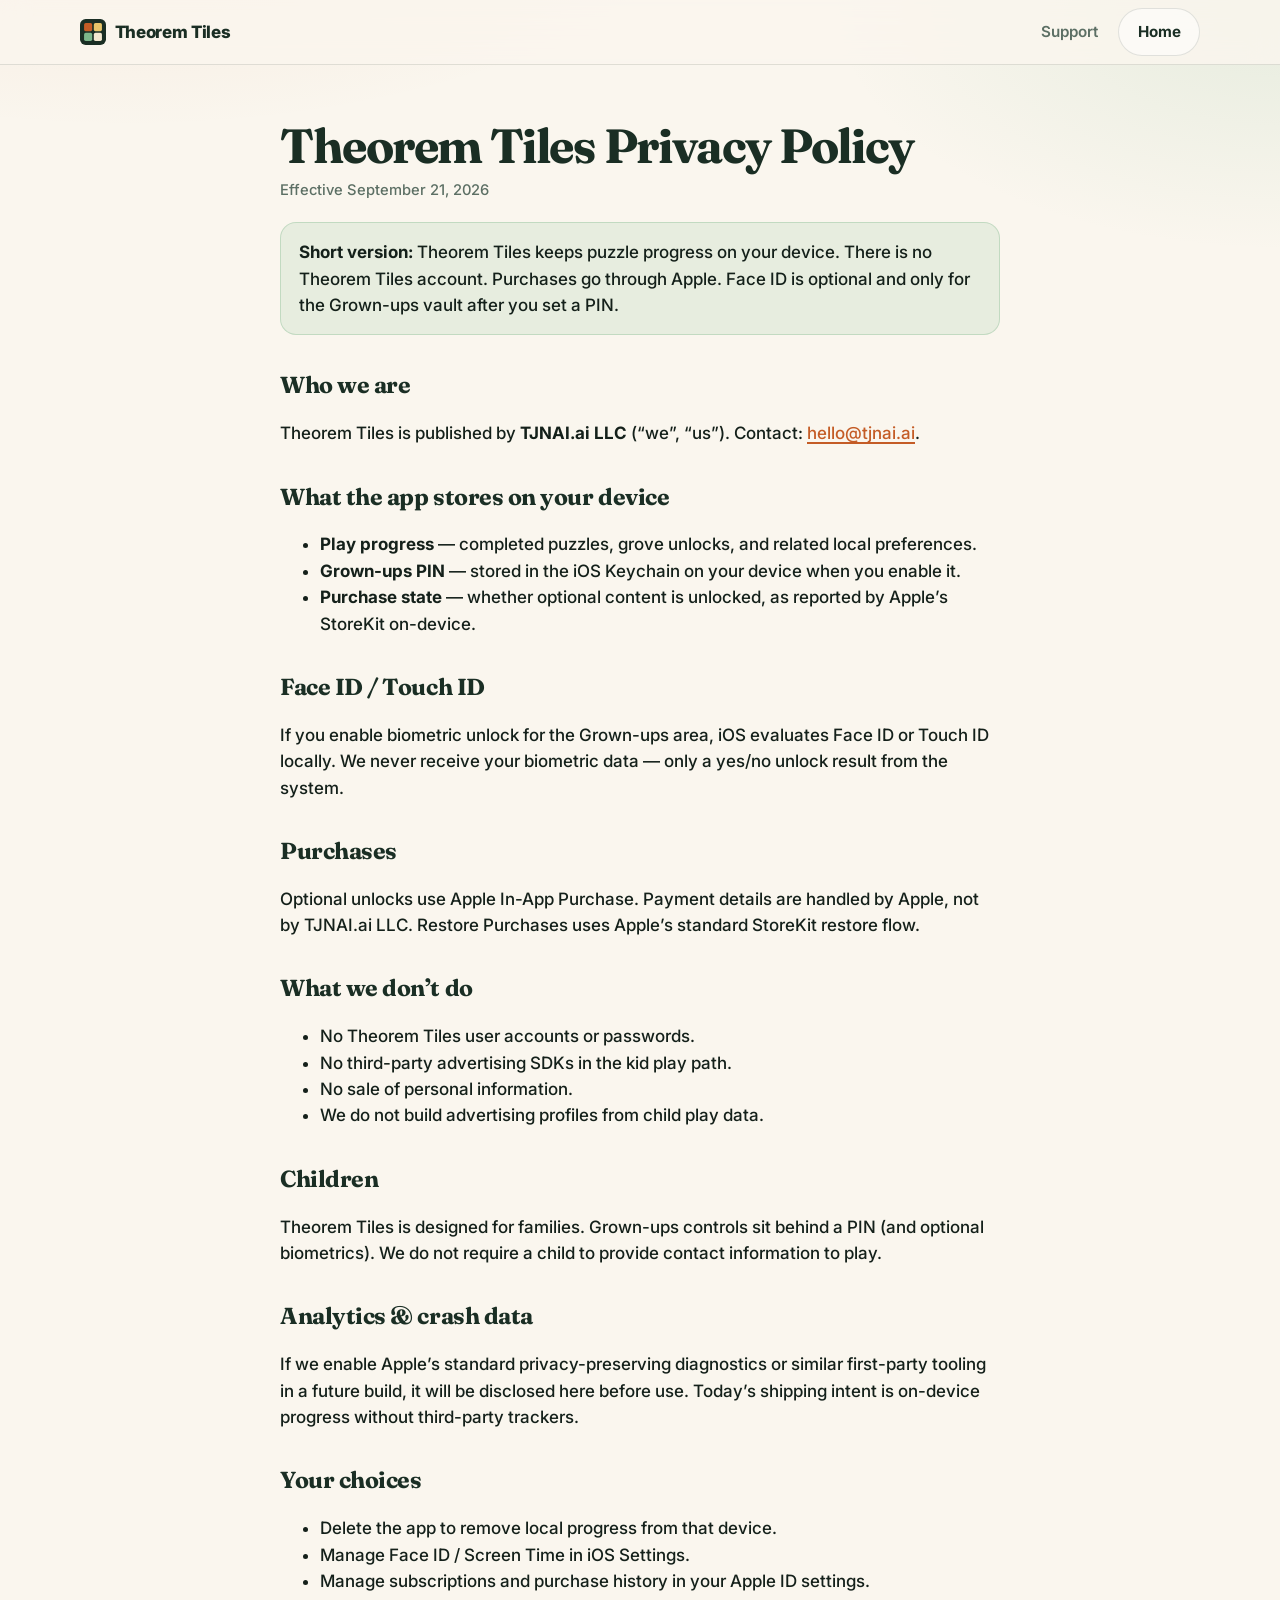
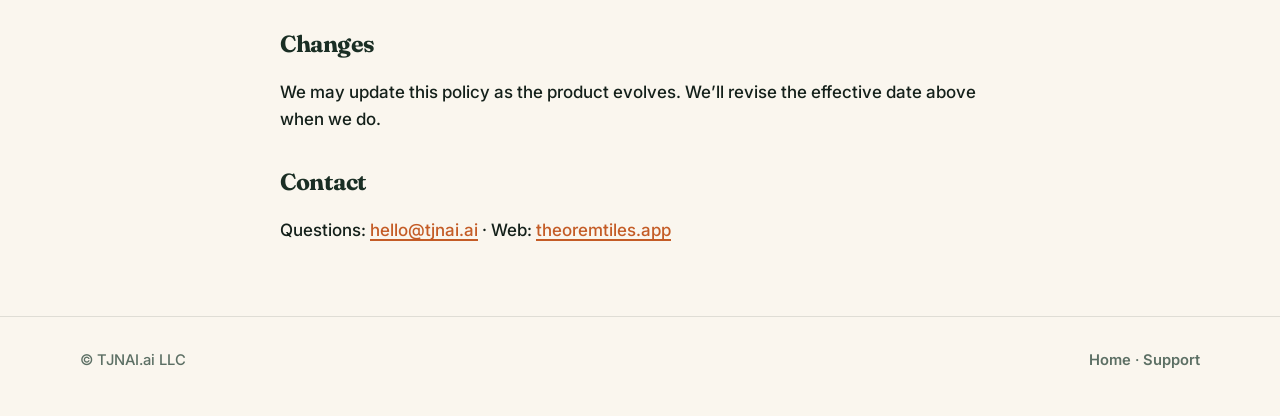
==== privacy/index.html @ 7f590a61 "Initial Theorem Tiles site: landing, privacy, support" ====
<!DOCTYPE html>
<html lang="en">
<head>
<meta charset="utf-8">
<meta name="viewport" content="width=device-width, initial-scale=1">
<title>Privacy Policy — Theorem Tiles</title>
<meta name="description" content="How Theorem Tiles handles data: on-device progress, optional Face ID for Grown-ups, StoreKit purchases via Apple.">
<link rel="canonical" href="https://theoremtiles.app/privacy/">
<link rel="icon" href="/assets/favicon.svg">
<link rel="preconnect" href="https://fonts.googleapis.com">
<link rel="preconnect" href="https://fonts.gstatic.com" crossorigin>
<link href="https://fonts.googleapis.com/css2?family=Fraunces:opsz,wght@9..144,600;9..144,700&family=IBM+Plex+Mono:wght@500;600&family=Inter:wght@450;500;600;700;800&display=swap" rel="stylesheet">
<link rel="stylesheet" href="/assets/site.css">
</head>
<body>
<nav class="nav"><div class="wrap">
  <a class="brand" href="/"><svg width="26" height="26" viewBox="0 0 64 64" aria-hidden="true"><rect width="64" height="64" rx="14" fill="#1A2E24"/><rect x="10" y="10" width="20" height="20" rx="4" fill="#C45C26"/><rect x="34" y="10" width="20" height="20" rx="4" fill="#E8C56A"/><rect x="10" y="34" width="20" height="20" rx="4" fill="#7CB68A"/><rect x="34" y="34" width="20" height="20" rx="4" fill="#F4E8D0"/></svg>Theorem Tiles</a>
  <span class="spacer"></span>
  <a href="/support/">Support</a>
  <a class="btn btn-ghost" href="/">Home</a>
</div></nav>
<main class="section"><div class="wrap prose">
  <h1>Theorem Tiles Privacy Policy</h1>
  <p class="updated">Effective September 21, 2026</p>
  <div class="tldr"><strong>Short version:</strong> Theorem Tiles keeps puzzle progress on your device. There is no Theorem Tiles account. Purchases go through Apple. Face ID is optional and only for the Grown-ups vault after you set a PIN.</div>

  <h2>Who we are</h2>
  <p>Theorem Tiles is published by <strong>TJNAI.ai LLC</strong> (“we”, “us”). Contact: <a href="mailto:hello@tjnai.ai">hello@tjnai.ai</a>.</p>

  <h2>What the app stores on your device</h2>
  <ul>
    <li><strong>Play progress</strong> — completed puzzles, grove unlocks, and related local preferences.</li>
    <li><strong>Grown-ups PIN</strong> — stored in the iOS Keychain on your device when you enable it.</li>
    <li><strong>Purchase state</strong> — whether optional content is unlocked, as reported by Apple’s StoreKit on-device.</li>
  </ul>

  <h2>Face ID / Touch ID</h2>
  <p>If you enable biometric unlock for the Grown-ups area, iOS evaluates Face ID or Touch ID locally. We never receive your biometric data — only a yes/no unlock result from the system.</p>

  <h2>Purchases</h2>
  <p>Optional unlocks use Apple In-App Purchase. Payment details are handled by Apple, not by TJNAI.ai LLC. Restore Purchases uses Apple’s standard StoreKit restore flow.</p>

  <h2>What we don’t do</h2>
  <ul>
    <li>No Theorem Tiles user accounts or passwords.</li>
    <li>No third-party advertising SDKs in the kid play path.</li>
    <li>No sale of personal information.</li>
    <li>We do not build advertising profiles from child play data.</li>
  </ul>

  <h2>Children</h2>
  <p>Theorem Tiles is designed for families. Grown-ups controls sit behind a PIN (and optional biometrics). We do not require a child to provide contact information to play.</p>

  <h2>Analytics &amp; crash data</h2>
  <p>If we enable Apple’s standard privacy-preserving diagnostics or similar first-party tooling in a future build, it will be disclosed here before use. Today’s shipping intent is on-device progress without third-party trackers.</p>

  <h2>Your choices</h2>
  <ul>
    <li>Delete the app to remove local progress from that device.</li>
    <li>Manage Face ID / Screen Time in iOS Settings.</li>
    <li>Manage subscriptions and purchase history in your Apple ID settings.</li>
  </ul>

  <h2>Changes</h2>
  <p>We may update this policy as the product evolves. We’ll revise the effective date above when we do.</p>

  <h2>Contact</h2>
  <p>Questions: <a href="mailto:hello@tjnai.ai">hello@tjnai.ai</a> · Web: <a href="https://theoremtiles.app/">theoremtiles.app</a></p>
</div></main>
<footer><div class="wrap"><div>© TJNAI.ai LLC</div><div><a href="/">Home</a> · <a href="/support/">Support</a></div></div></footer>
</body>
</html>
---- assets/site.css ----
:root{
  --ink:#14201a;
  --moss:#1a2e24;
  --moss-2:#2a4a3a;
  --clay:#c45c26;
  --clay-hot:#e07038;
  --gold:#e8c56a;
  --leaf:#7cb68a;
  --cream:#f4e8d0;
  --paper:#faf6ee;
  --muted:#5c6f64;
  --line:rgba(26,46,36,.12);
  --shadow:0 24px 60px rgba(20,32,26,.18);
  --r:22px;
  --font:Inter,system-ui,-apple-system,sans-serif;
  --display:"Fraunces",Georgia,serif;
  --mono:"IBM Plex Mono",ui-monospace,monospace;
}
*{box-sizing:border-box}
html{scroll-behavior:smooth}
body{
  margin:0;color:var(--ink);background:
    radial-gradient(1200px 600px at 10% -10%,rgba(196,92,38,.12),transparent 55%),
    radial-gradient(900px 500px at 100% 0%,rgba(124,182,138,.16),transparent 50%),
    var(--paper);
  font:500 17px/1.55 var(--font);
  -webkit-font-smoothing:antialiased;
}
a{color:var(--clay);text-decoration-thickness:1.5px;text-underline-offset:3px}
a:hover{color:var(--moss)}
.wrap{width:min(1120px,calc(100% - 2.5rem));margin-inline:auto}
.nav{
  position:sticky;top:0;z-index:20;
  backdrop-filter:saturate(1.2) blur(14px);
  background:rgba(250,246,238,.82);
  border-bottom:1px solid var(--line);
}
.nav .wrap{display:flex;align-items:center;gap:1.25rem;min-height:64px}
.brand{display:flex;align-items:center;gap:.55rem;font-weight:800;color:var(--moss);text-decoration:none;letter-spacing:-.02em}
.brand svg{flex:none}
.nav a:not(.brand):not(.btn){color:var(--muted);text-decoration:none;font-size:.95rem;font-weight:600}
.nav a:not(.brand):not(.btn):hover{color:var(--moss)}
.nav .spacer{flex:1}
.btn{
  display:inline-flex;align-items:center;justify-content:center;gap:.4rem;
  border-radius:999px;padding:.7rem 1.15rem;font-weight:700;font-size:.95rem;
  text-decoration:none;border:1.5px solid transparent;transition:.15s ease;
}
.btn-primary{background:var(--clay);color:#fff;box-shadow:0 8px 24px rgba(196,92,38,.28)}
.btn-primary:hover{background:#a84c1e;color:#fff}
.btn-ghost{border-color:var(--line);color:var(--moss);background:rgba(255,255,255,.5)}
.btn-ghost:hover{border-color:var(--moss);color:var(--moss)}
.hero{padding:4.5rem 0 3rem;display:grid;grid-template-columns:1.1fr .9fr;gap:3rem;align-items:center}
@media (max-width:860px){.hero{grid-template-columns:1fr;padding-top:2.5rem}.nav .hide-sm{display:none}}
.eyebrow{
  display:inline-flex;align-items:center;gap:.5rem;
  font:600 .78rem/1 var(--mono);letter-spacing:.08em;text-transform:uppercase;
  color:var(--clay);background:rgba(196,92,38,.1);border:1px solid rgba(196,92,38,.22);
  padding:.45rem .7rem;border-radius:999px;margin-bottom:1.1rem;
}
h1,.display{
  font-family:var(--display);font-weight:700;letter-spacing:-.03em;
  line-height:1.05;margin:0 0 1rem;font-size:clamp(2.6rem,6vw,4.4rem);
  color:var(--moss);
}
.hero p.lede{font-size:1.2rem;color:var(--muted);max-width:36rem;margin:0 0 1.6rem}
.hero-actions{display:flex;flex-wrap:wrap;gap:.75rem;margin-bottom:1.4rem}
.fine{font-size:.88rem;color:var(--muted)}
.board{
  aspect-ratio:1;border-radius:28px;padding:1rem;background:linear-gradient(145deg,var(--moss),var(--moss-2));
  box-shadow:var(--shadow);display:grid;grid-template-columns:repeat(3,1fr);gap:.75rem;position:relative;overflow:hidden;
}
.board::after{
  content:"";position:absolute;inset:auto -20% -30% auto;width:70%;height:70%;
  background:radial-gradient(circle,rgba(232,197,106,.35),transparent 65%);pointer-events:none;
}
.tile{
  border-radius:16px;background:var(--cream);display:grid;place-items:center;
  font-family:var(--display);font-size:clamp(1.4rem,3vw,2rem);color:var(--moss);
  box-shadow:inset 0 0 0 1px rgba(255,255,255,.4),0 10px 20px rgba(0,0,0,.18);
  transform:rotate(var(--r,0deg));animation:float 5s ease-in-out infinite;animation-delay:var(--d,0s);
}
.tile.face{background:linear-gradient(160deg,#fff8ea,var(--gold));}
.tile.moss{background:linear-gradient(160deg,#d5edd8,var(--leaf));color:#143024}
.tile.clay{background:linear-gradient(160deg,#f0b08a,var(--clay));color:#fff}
.tile.back{background:repeating-linear-gradient(-45deg,rgba(255,255,255,.08) 0 8px,transparent 8px 16px),#2f4a3c;color:transparent}
@keyframes float{0%,100%{transform:translateY(0) rotate(var(--r,0))}50%{transform:translateY(-6px) rotate(var(--r,0))}}
.section{padding:3.5rem 0}
.section.alt{background:rgba(26,46,36,.04);border-block:1px solid var(--line)}
.section h2{font-family:var(--display);font-size:clamp(1.8rem,3.5vw,2.6rem);margin:0 0 1rem;color:var(--moss);letter-spacing:-.02em}
.grid3{display:grid;grid-template-columns:repeat(3,1fr);gap:1.1rem}
@media (max-width:800px){.grid3{grid-template-columns:1fr}}
.card{
  background:#fff;border:1px solid var(--line);border-radius:var(--r);padding:1.35rem 1.4rem;
  box-shadow:0 10px 30px rgba(20,32,26,.05);
}
.card .n{font:700 .75rem/1 var(--mono);color:var(--clay);letter-spacing:.08em;margin-bottom:.55rem}
.card h3{margin:0 0 .45rem;font-size:1.15rem;color:var(--moss)}
.card p{margin:0;color:var(--muted);font-size:.98rem}
.steps{display:grid;gap:1rem}
.step{display:grid;grid-template-columns:auto 1fr;gap:1rem;align-items:start}
.step .badge{
  width:2.4rem;height:2.4rem;border-radius:12px;display:grid;place-items:center;
  background:var(--moss);color:var(--cream);font-weight:800;
}
.prose{max-width:720px}
.prose h1{font-family:var(--display);font-size:clamp(2rem,4vw,3rem);color:var(--moss);margin:0 0 .5rem}
.prose h2{font-family:var(--display);font-size:1.45rem;margin:2rem 0 .6rem;color:var(--moss)}
.prose .updated{color:var(--muted);font-size:.92rem;margin:0 0 1.25rem}
.tldr{
  background:rgba(124,182,138,.14);border:1px solid rgba(124,182,138,.35);
  border-radius:16px;padding:1rem 1.15rem;margin:0 0 1.5rem;
}
footer{
  border-top:1px solid var(--line);padding:2rem 0 2.75rem;color:var(--muted);font-size:.92rem;
}
footer .wrap{display:flex;flex-wrap:wrap;gap:1rem;justify-content:space-between;align-items:center}
footer a{color:var(--muted);text-decoration:none;font-weight:600}
footer a:hover{color:var(--moss)}
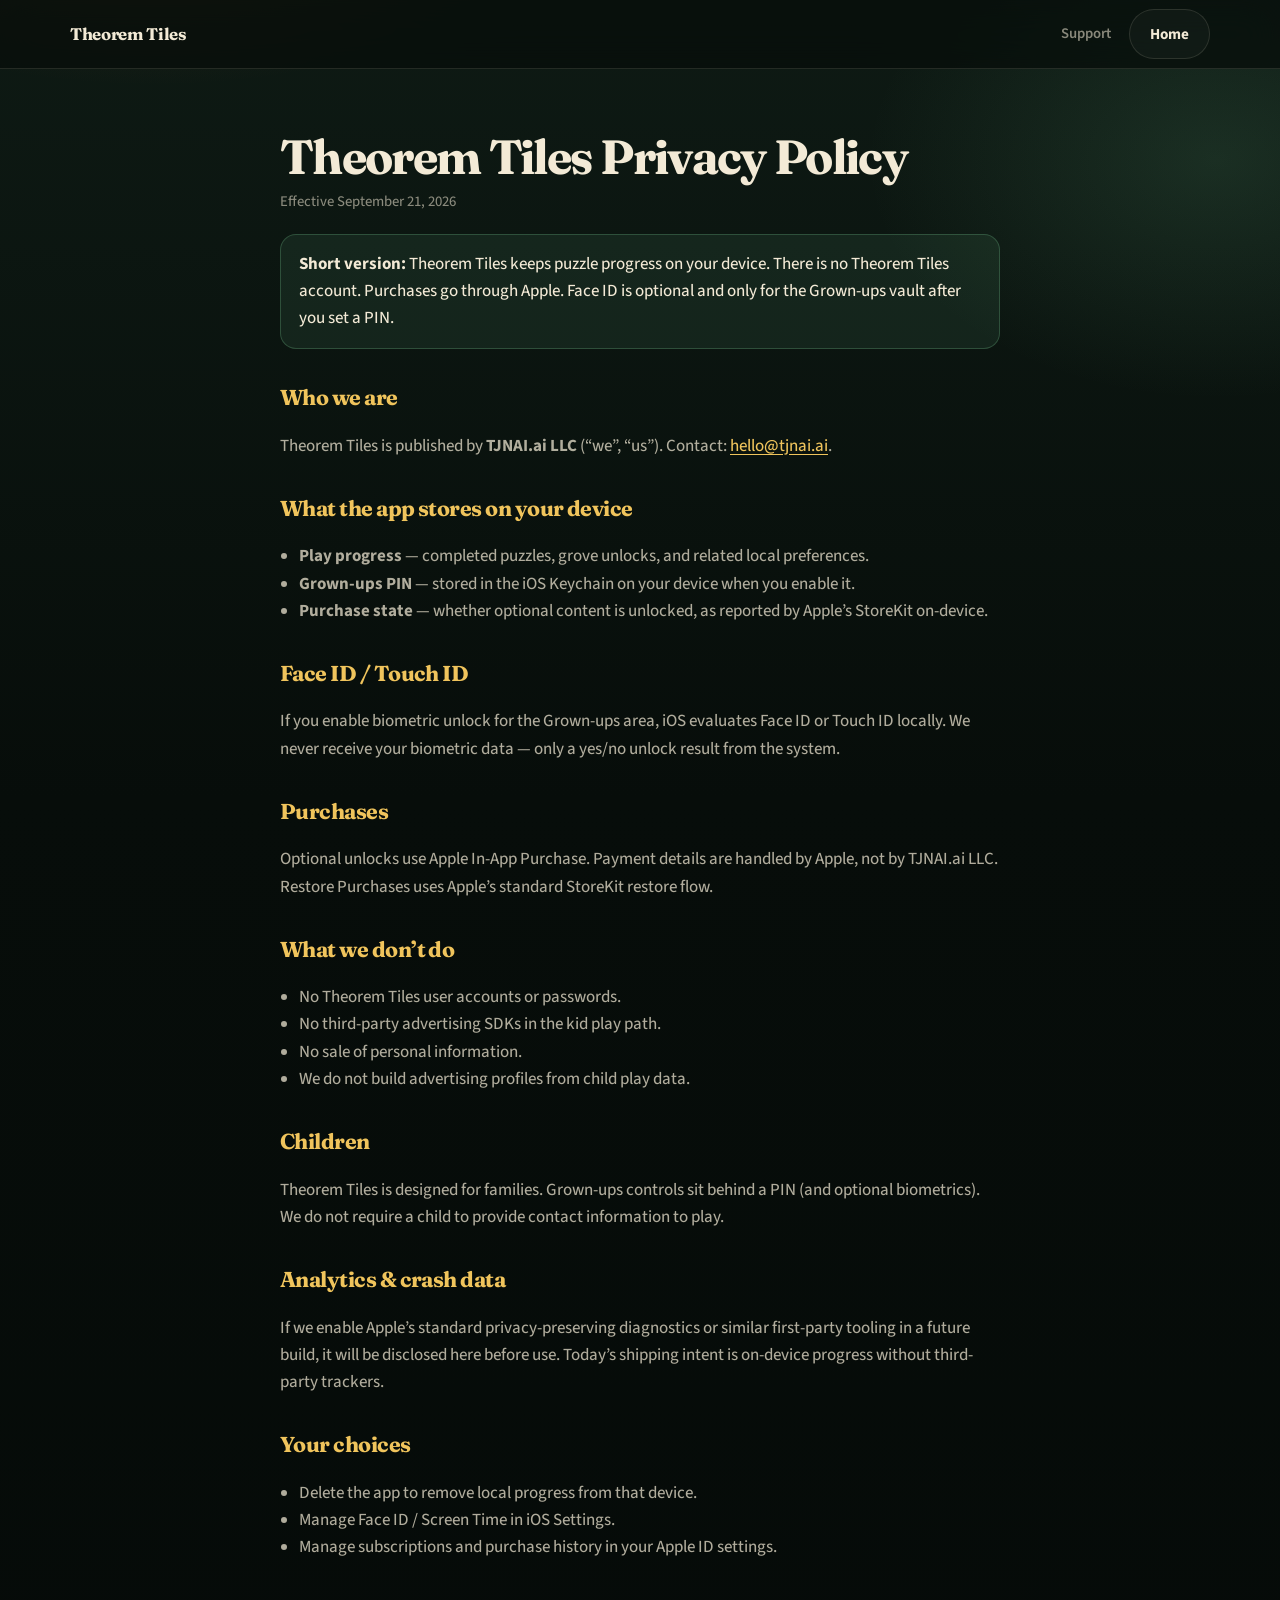
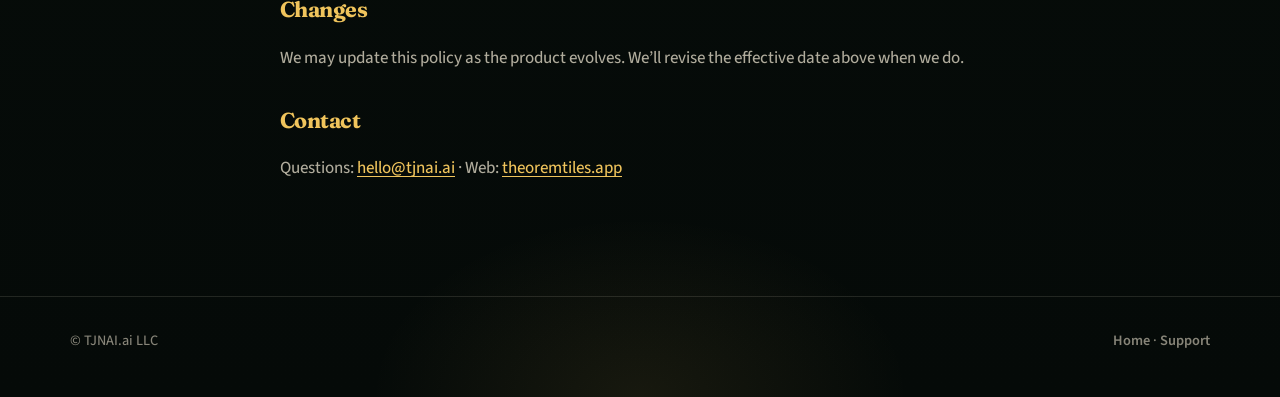
==== commit c6485b04: "Landing: Moss Lantern dusk redesign Distinctive dark grove + terracotta ember visual identity for th" ====
--- a/privacy/index.html
+++ b/privacy/index.html
@@ -6,15 +6,16 @@
 <title>Privacy Policy — Theorem Tiles</title>
 <meta name="description" content="How Theorem Tiles handles data: on-device progress, optional Face ID for Grown-ups, StoreKit purchases via Apple.">
 <link rel="canonical" href="https://theoremtiles.app/privacy/">
+<meta name="theme-color" content="#070d0a">
 <link rel="icon" href="/assets/favicon.svg">
 <link rel="preconnect" href="https://fonts.googleapis.com">
 <link rel="preconnect" href="https://fonts.gstatic.com" crossorigin>
-<link href="https://fonts.googleapis.com/css2?family=Fraunces:opsz,wght@9..144,600;9..144,700&family=IBM+Plex+Mono:wght@500;600&family=Inter:wght@450;500;600;700;800&display=swap" rel="stylesheet">
+<link href="https://fonts.googleapis.com/css2?family=Fraunces:opsz,wght@9..144,600;9..144,700&family=IBM+Plex+Mono:wght@500;600&family=Source+Sans+3:wght@450;500;600;700;800&display=swap" rel="stylesheet">
 <link rel="stylesheet" href="/assets/site.css">
 </head>
 <body>
 <nav class="nav"><div class="wrap">
-  <a class="brand" href="/"><svg width="26" height="26" viewBox="0 0 64 64" aria-hidden="true"><rect width="64" height="64" rx="14" fill="#1A2E24"/><rect x="10" y="10" width="20" height="20" rx="4" fill="#C45C26"/><rect x="34" y="10" width="20" height="20" rx="4" fill="#E8C56A"/><rect x="10" y="34" width="20" height="20" rx="4" fill="#7CB68A"/><rect x="34" y="34" width="20" height="20" rx="4" fill="#F4E8D0"/></svg>Theorem Tiles</a>
+  <a class="brand" href="/">Theorem Tiles</a>
   <span class="spacer"></span>
   <a href="/support/">Support</a>
   <a class="btn btn-ghost" href="/">Home</a>
@@ -67,6 +68,9 @@
   <h2>Contact</h2>
   <p>Questions: <a href="mailto:hello@tjnai.ai">hello@tjnai.ai</a> · Web: <a href="https://theoremtiles.app/">theoremtiles.app</a></p>
 </div></main>
-<footer><div class="wrap"><div>© TJNAI.ai LLC</div><div><a href="/">Home</a> · <a href="/support/">Support</a></div></div></footer>
+<footer><div class="wrap">
+  <div>© TJNAI.ai LLC</div>
+  <div><a href="/">Home</a> · <a href="/support/">Support</a></div>
+</div></footer>
 </body>
 </html>
--- a/assets/site.css
+++ b/assets/site.css
@@ -1,119 +1,238 @@
 :root{
-  --ink:#14201a;
-  --moss:#1a2e24;
-  --moss-2:#2a4a3a;
-  --clay:#c45c26;
-  --clay-hot:#e07038;
-  --gold:#e8c56a;
-  --leaf:#7cb68a;
-  --cream:#f4e8d0;
-  --paper:#faf6ee;
-  --muted:#5c6f64;
-  --line:rgba(26,46,36,.12);
-  --shadow:0 24px 60px rgba(20,32,26,.18);
-  --r:22px;
-  --font:Inter,system-ui,-apple-system,sans-serif;
+  --void:#070d0a;
+  --grove:#0e1a14;
+  --moss:#1a3328;
+  --moss-mid:#2a4f3c;
+  --leaf:#6fbc8a;
+  --ember:#d4622f;
+  --ember-hot:#ff7a3d;
+  --lantern:#f0c45c;
+  --cream:#f3ead6;
+  --mist:rgba(243,234,214,.72);
+  --muted:rgba(243,234,214,.55);
+  --line:rgba(243,234,214,.12);
+  --glow:0 0 80px rgba(212,98,47,.28);
+  --font:"Source Sans 3",system-ui,-apple-system,sans-serif;
   --display:"Fraunces",Georgia,serif;
   --mono:"IBM Plex Mono",ui-monospace,monospace;
 }
 *{box-sizing:border-box}
 html{scroll-behavior:smooth}
 body{
-  margin:0;color:var(--ink);background:
-    radial-gradient(1200px 600px at 10% -10%,rgba(196,92,38,.12),transparent 55%),
-    radial-gradient(900px 500px at 100% 0%,rgba(124,182,138,.16),transparent 50%),
-    var(--paper);
-  font:500 17px/1.55 var(--font);
-  -webkit-font-smoothing:antialiased;
-}
-a{color:var(--clay);text-decoration-thickness:1.5px;text-underline-offset:3px}
-a:hover{color:var(--moss)}
-.wrap{width:min(1120px,calc(100% - 2.5rem));margin-inline:auto}
+  margin:0;color:var(--cream);background:var(--void);
+  font:450 17px/1.6 var(--font);-webkit-font-smoothing:antialiased;
+  background-image:
+    radial-gradient(900px 520px at 12% -10%,rgba(212,98,47,.22),transparent 55%),
+    radial-gradient(700px 480px at 95% 8%,rgba(111,188,138,.14),transparent 50%),
+    radial-gradient(600px 400px at 50% 100%,rgba(240,196,92,.08),transparent 45%),
+    linear-gradient(180deg,var(--grove),var(--void) 40%,#050a08);
+  min-height:100vh;
+}
+a{color:var(--lantern);text-underline-offset:3px}
+a:hover{color:var(--cream)}
+.wrap{width:min(1140px,calc(100% - 2.4rem));margin-inline:auto}
+
+/* NAV */
 .nav{
-  position:sticky;top:0;z-index:20;
-  backdrop-filter:saturate(1.2) blur(14px);
-  background:rgba(250,246,238,.82);
+  position:sticky;top:0;z-index:40;
+  backdrop-filter:blur(18px) saturate(1.2);
+  background:rgba(7,13,10,.72);
   border-bottom:1px solid var(--line);
 }
-.nav .wrap{display:flex;align-items:center;gap:1.25rem;min-height:64px}
-.brand{display:flex;align-items:center;gap:.55rem;font-weight:800;color:var(--moss);text-decoration:none;letter-spacing:-.02em}
-.brand svg{flex:none}
-.nav a:not(.brand):not(.btn){color:var(--muted);text-decoration:none;font-size:.95rem;font-weight:600}
-.nav a:not(.brand):not(.btn):hover{color:var(--moss)}
-.nav .spacer{flex:1}
+.nav .wrap{display:flex;align-items:center;gap:1.1rem;min-height:68px;flex-wrap:wrap}
+.brand{
+  display:flex;align-items:center;gap:.6rem;
+  font-family:var(--display);font-weight:700;font-size:1.05rem;
+  color:var(--cream);text-decoration:none;letter-spacing:-.02em;
+}
+.nav a:not(.brand):not(.btn){color:var(--muted);text-decoration:none;font-size:.92rem;font-weight:600}
+.nav a:not(.brand):not(.btn):hover{color:var(--cream)}
+.spacer{flex:1}
+
 .btn{
-  display:inline-flex;align-items:center;justify-content:center;gap:.4rem;
-  border-radius:999px;padding:.7rem 1.15rem;font-weight:700;font-size:.95rem;
-  text-decoration:none;border:1.5px solid transparent;transition:.15s ease;
-}
-.btn-primary{background:var(--clay);color:#fff;box-shadow:0 8px 24px rgba(196,92,38,.28)}
-.btn-primary:hover{background:#a84c1e;color:#fff}
-.btn-ghost{border-color:var(--line);color:var(--moss);background:rgba(255,255,255,.5)}
-.btn-ghost:hover{border-color:var(--moss);color:var(--moss)}
-.hero{padding:4.5rem 0 3rem;display:grid;grid-template-columns:1.1fr .9fr;gap:3rem;align-items:center}
-@media (max-width:860px){.hero{grid-template-columns:1fr;padding-top:2.5rem}.nav .hide-sm{display:none}}
+  display:inline-flex;align-items:center;justify-content:center;gap:.45rem;
+  border-radius:999px;padding:.75rem 1.25rem;font-weight:700;font-size:.95rem;
+  text-decoration:none;border:1.5px solid transparent;transition:transform .15s ease,background .15s,border-color .15s;
+}
+.btn:active{transform:translateY(1px)}
+.btn-primary{
+  background:linear-gradient(135deg,var(--ember-hot),var(--ember));
+  color:#1a0c06;box-shadow:var(--glow);
+}
+.btn-primary:hover{filter:brightness(1.06);color:#1a0c06}
+.btn-ghost{
+  border-color:var(--line);color:var(--cream);
+  background:rgba(255,255,255,.03);
+}
+.btn-ghost:hover{border-color:rgba(240,196,92,.45);color:var(--lantern)}
+
+/* HERO */
+.hero{
+  padding:4.8rem 0 3.2rem;
+  display:grid;grid-template-columns:1.05fr .95fr;gap:3.2rem;align-items:center;
+  position:relative;
+}
+.hero::before{
+  content:"";position:absolute;inset:-20% 40% auto -10%;height:70%;
+  background:radial-gradient(circle,rgba(212,98,47,.18),transparent 70%);
+  pointer-events:none;filter:blur(20px);
+}
+@media(max-width:900px){
+  .hero{grid-template-columns:1fr;padding-top:2.6rem}
+  .hide-sm{display:none!important}
+}
 .eyebrow{
   display:inline-flex;align-items:center;gap:.5rem;
-  font:600 .78rem/1 var(--mono);letter-spacing:.08em;text-transform:uppercase;
-  color:var(--clay);background:rgba(196,92,38,.1);border:1px solid rgba(196,92,38,.22);
-  padding:.45rem .7rem;border-radius:999px;margin-bottom:1.1rem;
-}
-h1,.display{
-  font-family:var(--display);font-weight:700;letter-spacing:-.03em;
-  line-height:1.05;margin:0 0 1rem;font-size:clamp(2.6rem,6vw,4.4rem);
-  color:var(--moss);
-}
-.hero p.lede{font-size:1.2rem;color:var(--muted);max-width:36rem;margin:0 0 1.6rem}
-.hero-actions{display:flex;flex-wrap:wrap;gap:.75rem;margin-bottom:1.4rem}
-.fine{font-size:.88rem;color:var(--muted)}
-.board{
-  aspect-ratio:1;border-radius:28px;padding:1rem;background:linear-gradient(145deg,var(--moss),var(--moss-2));
-  box-shadow:var(--shadow);display:grid;grid-template-columns:repeat(3,1fr);gap:.75rem;position:relative;overflow:hidden;
-}
-.board::after{
-  content:"";position:absolute;inset:auto -20% -30% auto;width:70%;height:70%;
-  background:radial-gradient(circle,rgba(232,197,106,.35),transparent 65%);pointer-events:none;
+  font:600 .72rem/1 var(--mono);letter-spacing:.14em;text-transform:uppercase;
+  color:var(--lantern);background:rgba(240,196,92,.08);
+  border:1px solid rgba(240,196,92,.28);padding:.5rem .8rem;border-radius:999px;margin-bottom:1.2rem;
+}
+.eyebrow::before{
+  content:"";width:.45rem;height:.45rem;border-radius:50%;
+  background:var(--ember);box-shadow:0 0 10px var(--ember);
+  animation:pulse 2.4s ease-in-out infinite;
+}
+@keyframes pulse{0%,100%{opacity:1}50%{opacity:.35}}
+h1{
+  font-family:var(--display);font-weight:700;letter-spacing:-.035em;line-height:1.02;
+  margin:0 0 1.1rem;font-size:clamp(2.6rem,6.2vw,4.35rem);color:var(--cream);
+}
+h1 .glow{color:var(--lantern);text-shadow:0 0 40px rgba(240,196,92,.35)}
+.lede{font-size:1.2rem;color:var(--mist);max-width:34rem;margin:0 0 1.6rem}
+.hero-actions{display:flex;flex-wrap:wrap;gap:.75rem;margin-bottom:1.3rem}
+.fine{font-size:.86rem;color:var(--muted)}
+.fine code{font-family:var(--mono);font-size:.82em;color:rgba(240,196,92,.8)}
+
+/* MOSAIC STAGE */
+.stage{
+  position:relative;aspect-ratio:1;border-radius:32px;padding:1.15rem;
+  background:
+    linear-gradient(160deg,rgba(42,79,60,.55),rgba(14,26,20,.95)),
+    var(--moss);
+  border:1px solid var(--line);
+  box-shadow:var(--glow),0 40px 80px rgba(0,0,0,.45),inset 0 1px 0 rgba(255,255,255,.06);
+  display:grid;grid-template-columns:repeat(3,1fr);gap:.7rem;
+  overflow:hidden;
+}
+.stage::after{
+  content:"";position:absolute;inset:auto 20% -30% 20%;height:50%;
+  background:radial-gradient(ellipse,rgba(212,98,47,.35),transparent 70%);
+  pointer-events:none;
 }
 .tile{
-  border-radius:16px;background:var(--cream);display:grid;place-items:center;
-  font-family:var(--display);font-size:clamp(1.4rem,3vw,2rem);color:var(--moss);
-  box-shadow:inset 0 0 0 1px rgba(255,255,255,.4),0 10px 20px rgba(0,0,0,.18);
-  transform:rotate(var(--r,0deg));animation:float 5s ease-in-out infinite;animation-delay:var(--d,0s);
-}
-.tile.face{background:linear-gradient(160deg,#fff8ea,var(--gold));}
-.tile.moss{background:linear-gradient(160deg,#d5edd8,var(--leaf));color:#143024}
-.tile.clay{background:linear-gradient(160deg,#f0b08a,var(--clay));color:#fff}
-.tile.back{background:repeating-linear-gradient(-45deg,rgba(255,255,255,.08) 0 8px,transparent 8px 16px),#2f4a3c;color:transparent}
-@keyframes float{0%,100%{transform:translateY(0) rotate(var(--r,0))}50%{transform:translateY(-6px) rotate(var(--r,0))}}
-.section{padding:3.5rem 0}
-.section.alt{background:rgba(26,46,36,.04);border-block:1px solid var(--line)}
-.section h2{font-family:var(--display);font-size:clamp(1.8rem,3.5vw,2.6rem);margin:0 0 1rem;color:var(--moss);letter-spacing:-.02em}
-.grid3{display:grid;grid-template-columns:repeat(3,1fr);gap:1.1rem}
-@media (max-width:800px){.grid3{grid-template-columns:1fr}}
+  position:relative;border-radius:16px;display:grid;place-items:center;
+  font-family:var(--display);font-size:clamp(1.35rem,3vw,1.9rem);font-weight:700;
+  transform:rotate(var(--r,0deg));
+  animation:drift 6s ease-in-out infinite;animation-delay:var(--d,0s);
+  box-shadow:0 12px 24px rgba(0,0,0,.28),inset 0 0 0 1px rgba(255,255,255,.18);
+  transform-style:preserve-3d;
+}
+.tile.back{
+  background:
+    repeating-linear-gradient(-45deg,rgba(255,255,255,.05) 0 7px,transparent 7px 14px),
+    linear-gradient(145deg,#1e3329,#15241d);
+  color:rgba(243,234,214,.4);
+}
+.tile.face{background:linear-gradient(150deg,#fff4d8,var(--lantern));color:#2a1a08}
+.tile.moss{background:linear-gradient(150deg,#b8e0c2,var(--leaf));color:#0e2418}
+.tile.clay{background:linear-gradient(150deg,#ffb087,var(--ember));color:#fff}
+.tile .mark{font-family:var(--mono);font-size:.55em;letter-spacing:.08em;opacity:.7}
+@keyframes drift{
+  0%,100%{transform:translateY(0) rotate(var(--r,0))}
+  50%{transform:translateY(-7px) rotate(var(--r,0))}
+}
+
+/* SECTIONS */
+.section{padding:4rem 0;position:relative}
+.section.band{
+  background:rgba(255,255,255,.02);
+  border-block:1px solid var(--line);
+}
+.section h2{
+  font-family:var(--display);font-size:clamp(1.85rem,3.6vw,2.65rem);
+  margin:0 0 .7rem;color:var(--cream);letter-spacing:-.025em;
+}
+.section .lede{margin-bottom:0}
+.grid3{display:grid;grid-template-columns:repeat(3,1fr);gap:1.1rem;margin-top:1.7rem}
+@media(max-width:800px){.grid3{grid-template-columns:1fr}}
 .card{
-  background:#fff;border:1px solid var(--line);border-radius:var(--r);padding:1.35rem 1.4rem;
-  box-shadow:0 10px 30px rgba(20,32,26,.05);
-}
-.card .n{font:700 .75rem/1 var(--mono);color:var(--clay);letter-spacing:.08em;margin-bottom:.55rem}
-.card h3{margin:0 0 .45rem;font-size:1.15rem;color:var(--moss)}
-.card p{margin:0;color:var(--muted);font-size:.98rem}
-.steps{display:grid;gap:1rem}
-.step{display:grid;grid-template-columns:auto 1fr;gap:1rem;align-items:start}
-.step .badge{
-  width:2.4rem;height:2.4rem;border-radius:12px;display:grid;place-items:center;
-  background:var(--moss);color:var(--cream);font-weight:800;
-}
+  background:linear-gradient(165deg,rgba(255,255,255,.05),rgba(255,255,255,.02));
+  border:1px solid var(--line);border-radius:22px;padding:1.4rem 1.45rem;
+  box-shadow:0 16px 40px rgba(0,0,0,.2);
+  transition:border-color .2s,transform .2s;
+}
+.card:hover{border-color:rgba(240,196,92,.28);transform:translateY(-2px)}
+.card .n{font:700 .72rem/1 var(--mono);color:var(--ember-hot);letter-spacing:.12em;margin-bottom:.6rem}
+.card h3{margin:0 0 .45rem;font-size:1.18rem;color:var(--cream);font-family:var(--display)}
+.card p{margin:0;color:var(--mist);font-size:.98rem}
+
+.loop-rail{
+  display:grid;grid-template-columns:repeat(3,1fr);gap:0;margin-top:2rem;
+  border:1px solid var(--line);border-radius:24px;overflow:hidden;
+}
+.loop-rail .beat{
+  padding:1.5rem 1.35rem;border-right:1px solid var(--line);
+  background:rgba(0,0,0,.18);
+}
+.loop-rail .beat:last-child{border-right:0}
+.loop-rail .beat .glyph{
+  font-family:var(--display);font-size:2rem;color:var(--lantern);margin-bottom:.5rem;
+  text-shadow:0 0 24px rgba(240,196,92,.35);
+}
+@media(max-width:800px){
+  .loop-rail{grid-template-columns:1fr}
+  .loop-rail .beat{border-right:0;border-bottom:1px solid var(--line)}
+  .loop-rail .beat:last-child{border-bottom:0}
+}
+
+.grove-list{display:grid;gap:1rem;margin-top:1.7rem}
+.grove{
+  display:grid;grid-template-columns:auto 1fr auto;gap:1.1rem;align-items:center;
+  padding:1.15rem 1.3rem;border-radius:18px;border:1px solid var(--line);
+  background:rgba(255,255,255,.025);
+}
+.grove .badge{
+  width:2.6rem;height:2.6rem;border-radius:13px;display:grid;place-items:center;
+  background:linear-gradient(145deg,var(--moss-mid),var(--moss));
+  color:var(--lantern);font-weight:800;font-family:var(--mono);font-size:.9rem;
+  border:1px solid rgba(240,196,92,.2);
+}
+.grove h3{margin:0 0 .2rem;font-family:var(--display);font-size:1.15rem;color:var(--cream)}
+.grove p{margin:0;color:var(--muted);font-size:.92rem}
+.grove .tag{font:600 .7rem/1 var(--mono);letter-spacing:.1em;text-transform:uppercase;color:var(--leaf)}
+
+.cta-band{
+  margin:1rem 0 0;padding:2.4rem;border-radius:28px;
+  background:
+    radial-gradient(600px 200px at 20% 0%,rgba(212,98,47,.25),transparent 60%),
+    linear-gradient(135deg,rgba(42,79,60,.5),rgba(14,26,20,.9));
+  border:1px solid rgba(240,196,92,.2);
+  text-align:center;
+}
+.cta-band h2{margin-bottom:.6rem}
+.cta-band p{color:var(--mist);max-width:36rem;margin:0 auto 1.4rem}
+
+/* PROSE (privacy/support) */
 .prose{max-width:720px}
-.prose h1{font-family:var(--display);font-size:clamp(2rem,4vw,3rem);color:var(--moss);margin:0 0 .5rem}
-.prose h2{font-family:var(--display);font-size:1.45rem;margin:2rem 0 .6rem;color:var(--moss)}
+.prose h1{font-family:var(--display);font-size:clamp(2rem,4vw,3rem);color:var(--cream);margin:0 0 .5rem}
+.prose h2{font-family:var(--display);font-size:1.35rem;margin:2rem 0 .55rem;color:var(--lantern)}
 .prose .updated{color:var(--muted);font-size:.92rem;margin:0 0 1.25rem}
+.prose p,.prose li{color:var(--mist)}
+.prose ul{padding-left:1.2rem}
 .tldr{
-  background:rgba(124,182,138,.14);border:1px solid rgba(124,182,138,.35);
-  border-radius:16px;padding:1rem 1.15rem;margin:0 0 1.5rem;
-}
+  background:rgba(111,188,138,.1);
+  border:1px solid rgba(111,188,138,.28);
+  border-radius:16px;padding:1rem 1.15rem;margin:0 0 1.5rem;color:var(--cream);
+}
+
 footer{
-  border-top:1px solid var(--line);padding:2rem 0 2.75rem;color:var(--muted);font-size:.92rem;
+  border-top:1px solid var(--line);padding:2rem 0 2.8rem;
+  color:var(--muted);font-size:.9rem;margin-top:2rem;
 }
 footer .wrap{display:flex;flex-wrap:wrap;gap:1rem;justify-content:space-between;align-items:center}
 footer a{color:var(--muted);text-decoration:none;font-weight:600}
-footer a:hover{color:var(--moss)}
+footer a:hover{color:var(--lantern)}
+
+@media (prefers-reduced-motion:reduce){
+  .tile,.eyebrow::before{animation:none!important}
+}
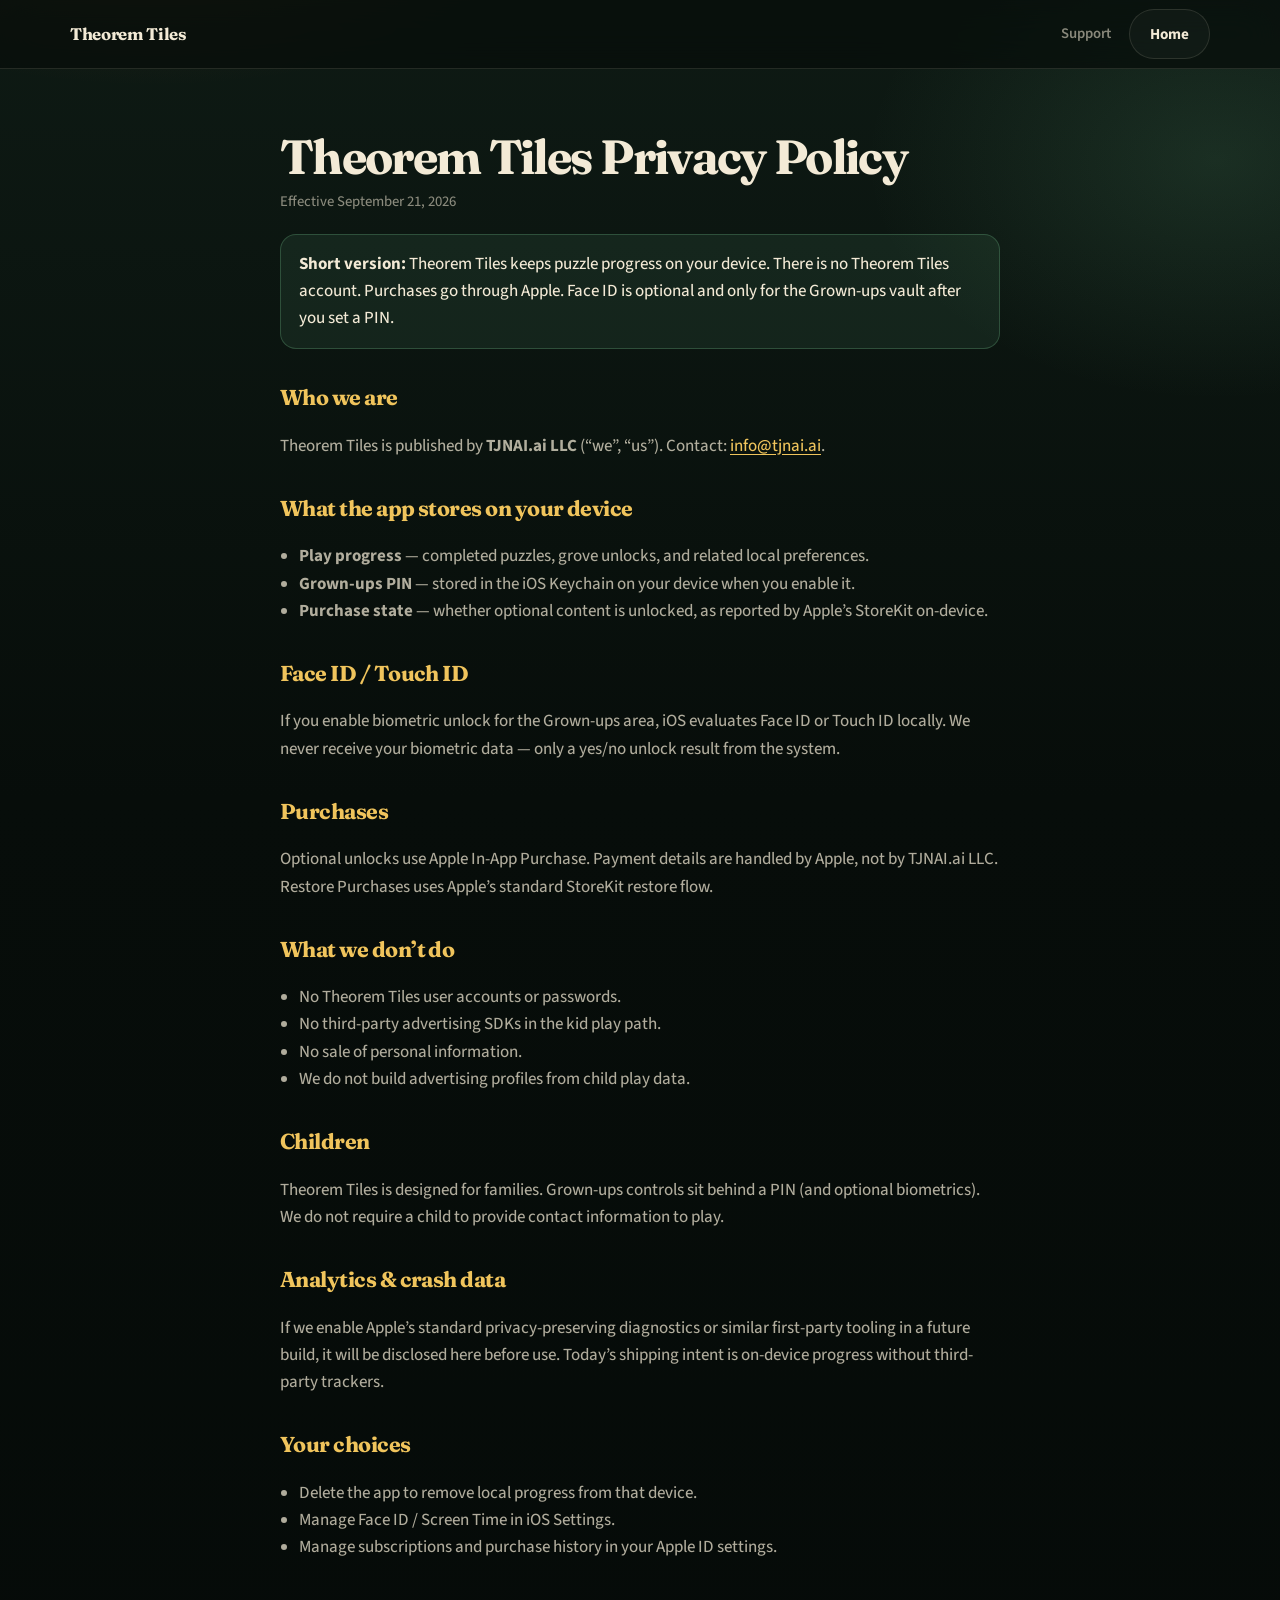
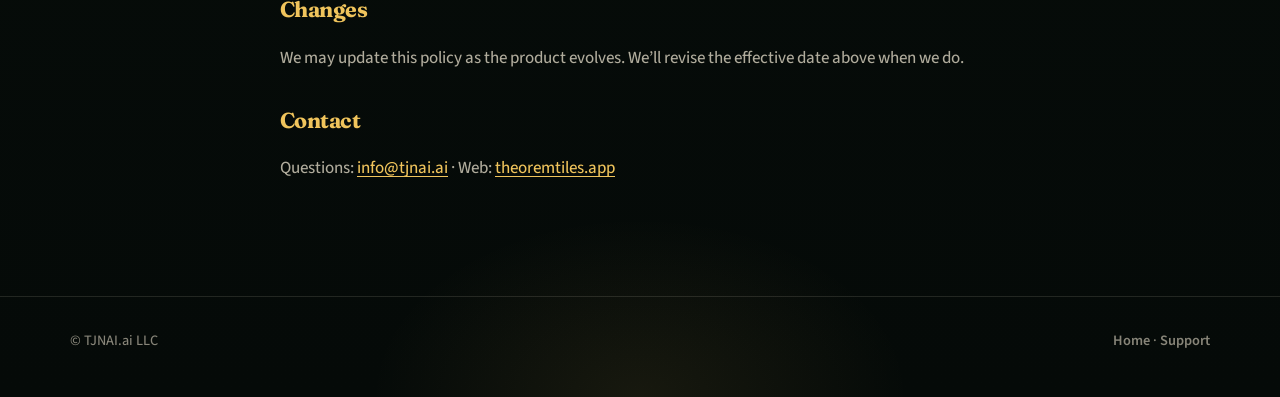
==== commit f7d387e2: "Use info@tjnai.ai site-wide (was hello@)" ====
--- a/privacy/index.html
+++ b/privacy/index.html
@@ -26,7 +26,7 @@
   <div class="tldr"><strong>Short version:</strong> Theorem Tiles keeps puzzle progress on your device. There is no Theorem Tiles account. Purchases go through Apple. Face ID is optional and only for the Grown-ups vault after you set a PIN.</div>
 
   <h2>Who we are</h2>
-  <p>Theorem Tiles is published by <strong>TJNAI.ai LLC</strong> (“we”, “us”). Contact: <a href="mailto:hello@tjnai.ai">hello@tjnai.ai</a>.</p>
+  <p>Theorem Tiles is published by <strong>TJNAI.ai LLC</strong> (“we”, “us”). Contact: <a href="mailto:info@tjnai.ai">info@tjnai.ai</a>.</p>
 
   <h2>What the app stores on your device</h2>
   <ul>
@@ -66,7 +66,7 @@
   <p>We may update this policy as the product evolves. We’ll revise the effective date above when we do.</p>
 
   <h2>Contact</h2>
-  <p>Questions: <a href="mailto:hello@tjnai.ai">hello@tjnai.ai</a> · Web: <a href="https://theoremtiles.app/">theoremtiles.app</a></p>
+  <p>Questions: <a href="mailto:info@tjnai.ai">info@tjnai.ai</a> · Web: <a href="https://theoremtiles.app/">theoremtiles.app</a></p>
 </div></main>
 <footer><div class="wrap">
   <div>© TJNAI.ai LLC</div>
